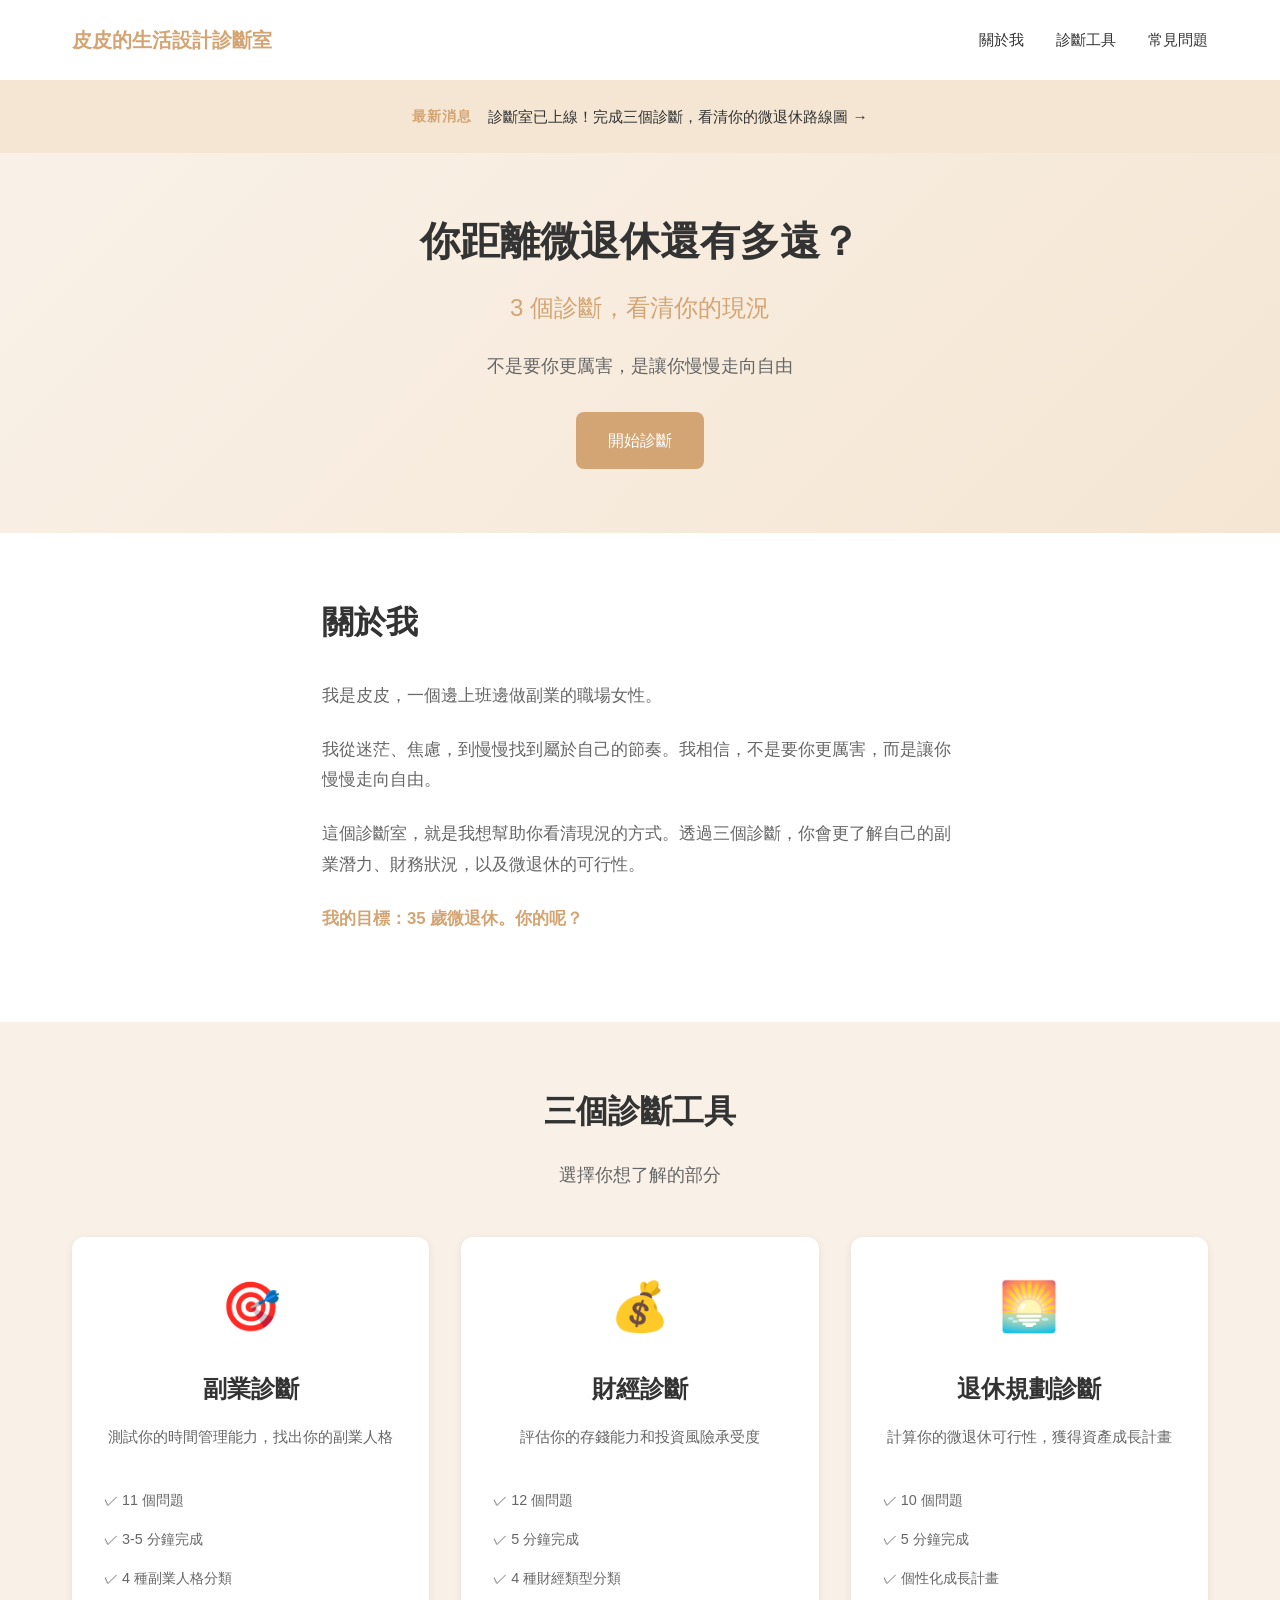
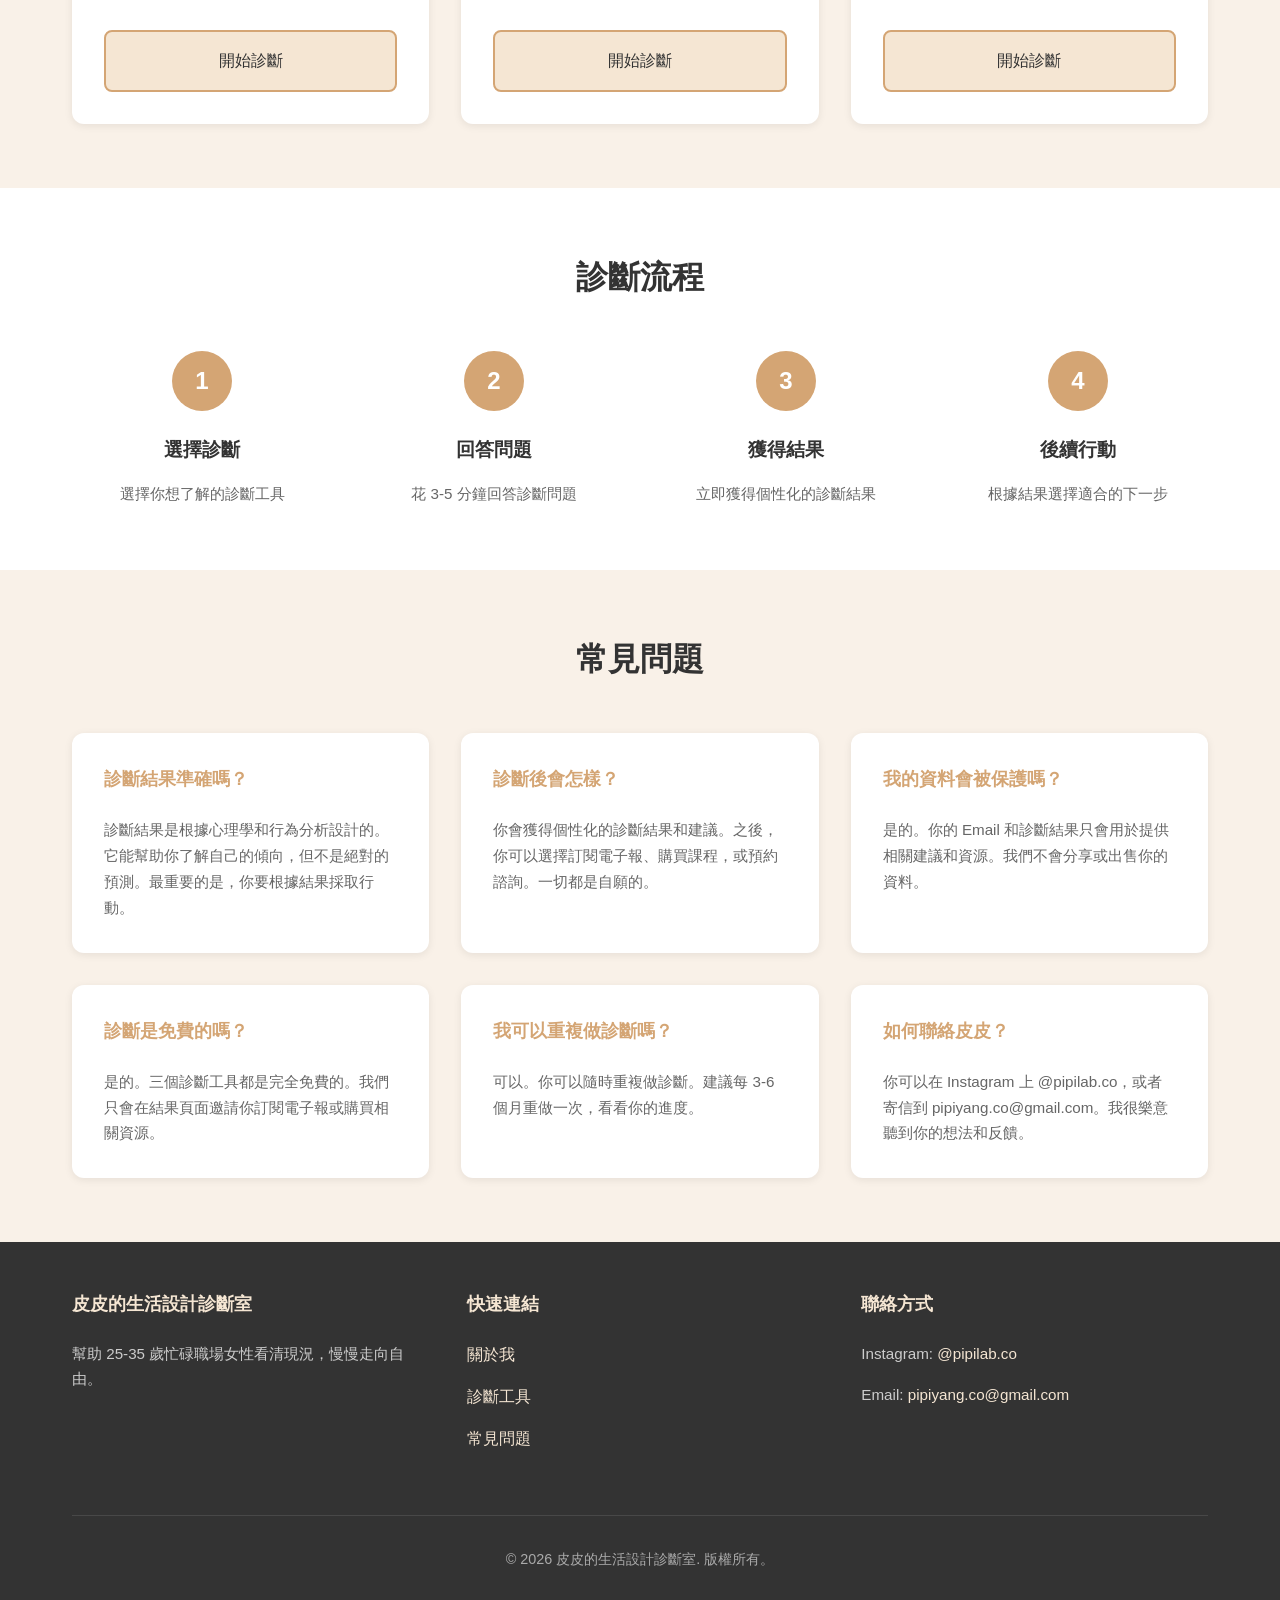
==== index.html @ 0880eff0 "Initial commit: Pipi's Life Design Diagnosis Website" ====
<!DOCTYPE html>
<html lang="zh-TW">
<head>
    <meta charset="UTF-8">
    <meta name="viewport" content="width=device-width, initial-scale=1.0">
    <title>皮皮的生活設計診斷室 - 你距離微退休還有多遠？</title>
    <link rel="stylesheet" href="styles.css">
</head>
<body>
    <!-- Navigation -->
    <nav class="navbar">
        <div class="container">
            <div class="nav-brand">皮皮的生活設計診斷室</div>
            <ul class="nav-links">
                <li><a href="#about">關於我</a></li>
                <li><a href="#diagnosis">診斷工具</a></li>
                <li><a href="#faq">常見問題</a></li>
            </ul>
        </div>
    </nav>

    <!-- Breaking News Banner -->
    <div class="news-banner">
        <div class="container">
            <span class="news-label">最新消息</span>
            <span class="news-content">診斷室已上線！完成三個診斷，看清你的微退休路線圖 →</span>
        </div>
    </div>

    <!-- Hero Section -->
    <section class="hero">
        <div class="container">
            <h1 class="hero-title">你距離微退休還有多遠？</h1>
            <p class="hero-subtitle">3 個診斷，看清你的現況</p>
            <p class="hero-description">不是要你更厲害，是讓你慢慢走向自由</p>
            <a href="#diagnosis" class="btn btn-primary">開始診斷</a>
        </div>
    </section>

    <!-- About Section -->
    <section id="about" class="about">
        <div class="container">
            <div class="about-content">
                <h2>關於我</h2>
                <p>我是皮皮，一個邊上班邊做副業的職場女性。</p>
                <p>我從迷茫、焦慮，到慢慢找到屬於自己的節奏。我相信，不是要你更厲害，而是讓你慢慢走向自由。</p>
                <p>這個診斷室，就是我想幫助你看清現況的方式。透過三個診斷，你會更了解自己的副業潛力、財務狀況，以及微退休的可行性。</p>
                <p><strong>我的目標：35 歲微退休。你的呢？</strong></p>
            </div>
        </div>
    </section>

    <!-- Diagnosis Tools Section -->
    <section id="diagnosis" class="diagnosis-section">
        <div class="container">
            <h2>三個診斷工具</h2>
            <p class="section-subtitle">選擇你想了解的部分</p>
            
            <div class="diagnosis-grid">
                <!-- Diagnosis Card 1: Side Business -->
                <div class="diagnosis-card">
                    <div class="card-icon">🎯</div>
                    <h3>副業診斷</h3>
                    <p>測試你的時間管理能力，找出你的副業人格</p>
                    <ul class="card-features">
                        <li>✓ 11 個問題</li>
                        <li>✓ 3-5 分鐘完成</li>
                        <li>✓ 4 種副業人格分類</li>
                    </ul>
                    <a href="side-business-diagnosis.html" class="btn btn-secondary">開始診斷</a>
                </div>

                <!-- Diagnosis Card 2: Financial -->
                <div class="diagnosis-card">
                    <div class="card-icon">💰</div>
                    <h3>財經診斷</h3>
                    <p>評估你的存錢能力和投資風險承受度</p>
                    <ul class="card-features">
                        <li>✓ 12 個問題</li>
                        <li>✓ 5 分鐘完成</li>
                        <li>✓ 4 種財經類型分類</li>
                    </ul>
                    <a href="financial-diagnosis.html" class="btn btn-secondary">開始診斷</a>
                </div>

                <!-- Diagnosis Card 3: Retirement -->
                <div class="diagnosis-card">
                    <div class="card-icon">🌅</div>
                    <h3>退休規劃診斷</h3>
                    <p>計算你的微退休可行性，獲得資產成長計畫</p>
                    <ul class="card-features">
                        <li>✓ 10 個問題</li>
                        <li>✓ 5 分鐘完成</li>
                        <li>✓ 個性化成長計畫</li>
                    </ul>
                    <a href="retirement-diagnosis.html" class="btn btn-secondary">開始診斷</a>
                </div>
            </div>
        </div>
    </section>

    <!-- How It Works Section -->
    <section class="how-it-works">
        <div class="container">
            <h2>診斷流程</h2>
            <div class="steps-grid">
                <div class="step">
                    <div class="step-number">1</div>
                    <h3>選擇診斷</h3>
                    <p>選擇你想了解的診斷工具</p>
                </div>
                <div class="step">
                    <div class="step-number">2</div>
                    <h3>回答問題</h3>
                    <p>花 3-5 分鐘回答診斷問題</p>
                </div>
                <div class="step">
                    <div class="step-number">3</div>
                    <h3>獲得結果</h3>
                    <p>立即獲得個性化的診斷結果</p>
                </div>
                <div class="step">
                    <div class="step-number">4</div>
                    <h3>後續行動</h3>
                    <p>根據結果選擇適合的下一步</p>
                </div>
            </div>
        </div>
    </section>

    <!-- FAQ Section -->
    <section id="faq" class="faq">
        <div class="container">
            <h2>常見問題</h2>
            <div class="faq-grid">
                <div class="faq-item">
                    <h3>診斷結果準確嗎？</h3>
                    <p>診斷結果是根據心理學和行為分析設計的。它能幫助你了解自己的傾向，但不是絕對的預測。最重要的是，你要根據結果採取行動。</p>
                </div>
                <div class="faq-item">
                    <h3>診斷後會怎樣？</h3>
                    <p>你會獲得個性化的診斷結果和建議。之後，你可以選擇訂閱電子報、購買課程，或預約諮詢。一切都是自願的。</p>
                </div>
                <div class="faq-item">
                    <h3>我的資料會被保護嗎？</h3>
                    <p>是的。你的 Email 和診斷結果只會用於提供相關建議和資源。我們不會分享或出售你的資料。</p>
                </div>
                <div class="faq-item">
                    <h3>診斷是免費的嗎？</h3>
                    <p>是的。三個診斷工具都是完全免費的。我們只會在結果頁面邀請你訂閱電子報或購買相關資源。</p>
                </div>
                <div class="faq-item">
                    <h3>我可以重複做診斷嗎？</h3>
                    <p>可以。你可以隨時重複做診斷。建議每 3-6 個月重做一次，看看你的進度。</p>
                </div>
                <div class="faq-item">
                    <h3>如何聯絡皮皮？</h3>
                    <p>你可以在 Instagram 上 @pipilab.co，或者寄信到 pipiyang.co@gmail.com。我很樂意聽到你的想法和反饋。</p>
                </div>
            </div>
        </div>
    </section>

    <!-- Footer -->
    <footer class="footer">
        <div class="container">
            <div class="footer-content">
                <div class="footer-section">
                    <h4>皮皮的生活設計診斷室</h4>
                    <p>幫助 25-35 歲忙碌職場女性看清現況，慢慢走向自由。</p>
                </div>
                <div class="footer-section">
                    <h4>快速連結</h4>
                    <ul>
                        <li><a href="#about">關於我</a></li>
                        <li><a href="#diagnosis">診斷工具</a></li>
                        <li><a href="#faq">常見問題</a></li>
                    </ul>
                </div>
                <div class="footer-section">
                    <h4>聯絡方式</h4>
                    <p>Instagram: <a href="https://instagram.com/pipilab.co" target="_blank">@pipilab.co</a></p>
                    <p>Email: <a href="mailto:pipiyang.co@gmail.com">pipiyang.co@gmail.com</a></p>
                </div>
            </div>
            <div class="footer-bottom">
                <p>&copy; 2026 皮皮的生活設計診斷室. 版權所有。</p>
            </div>
        </div>
    </footer>

    <script src="script.js"></script>
</body>
</html>
---- styles.css ----
/* ============================================
   GLOBAL STYLES
   ============================================ */

* {
    margin: 0;
    padding: 0;
    box-sizing: border-box;
}

:root {
    /* Apricot Color Scheme */
    --primary-apricot: #F5E6D3;
    --light-apricot: #F9F1E8;
    --dark-apricot: #D4A574;
    --neutral-gray: #6B6B6B;
    --white: #FFFFFF;
    --text-dark: #333333;
    --text-light: #666666;
    
    /* Spacing */
    --spacing-xs: 0.5rem;
    --spacing-sm: 1rem;
    --spacing-md: 1.5rem;
    --spacing-lg: 2rem;
    --spacing-xl: 3rem;
    --spacing-2xl: 4rem;
    
    /* Border Radius */
    --radius-sm: 4px;
    --radius-md: 8px;
    --radius-lg: 12px;
    
    /* Transitions */
    --transition: all 0.3s ease;
}

html {
    scroll-behavior: smooth;
}

body {
    font-family: -apple-system, BlinkMacSystemFont, 'Segoe UI', Roboto, Oxygen, Ubuntu, Cantarell, sans-serif;
    line-height: 1.6;
    color: var(--text-dark);
    background-color: var(--white);
}

/* ============================================
   CONTAINER & LAYOUT
   ============================================ */

.container {
    max-width: 1200px;
    margin: 0 auto;
    padding: 0 var(--spacing-lg);
}

/* ============================================
   NAVIGATION
   ============================================ */

.navbar {
    background-color: var(--white);
    border-bottom: 1px solid var(--primary-apricot);
    position: sticky;
    top: 0;
    z-index: 100;
    padding: var(--spacing-md) 0;
}

.navbar .container {
    display: flex;
    justify-content: space-between;
    align-items: center;
}

.nav-brand {
    font-size: 1.25rem;
    font-weight: 600;
    color: var(--dark-apricot);
}

.nav-links {
    display: flex;
    list-style: none;
    gap: var(--spacing-lg);
}

.nav-links a {
    text-decoration: none;
    color: var(--text-dark);
    font-size: 0.95rem;
    transition: var(--transition);
}

.nav-links a:hover {
    color: var(--dark-apricot);
}

/* ============================================
   NEWS BANNER
   ============================================ */

.news-banner {
    background-color: var(--primary-apricot);
    padding: var(--spacing-md) 0;
    text-align: center;
}

.news-banner .container {
    display: flex;
    justify-content: center;
    align-items: center;
    gap: var(--spacing-sm);
}

.news-label {
    font-weight: 600;
    color: var(--dark-apricot);
    font-size: 0.85rem;
    text-transform: uppercase;
    letter-spacing: 1px;
}

.news-content {
    color: var(--text-dark);
    font-size: 0.95rem;
}

/* ============================================
   HERO SECTION
   ============================================ */

.hero {
    background: linear-gradient(135deg, var(--light-apricot) 0%, var(--primary-apricot) 100%);
    padding: var(--spacing-2xl) var(--spacing-lg);
    text-align: center;
}

.hero .container {
    max-width: 800px;
}

.hero-title {
    font-size: 2.5rem;
    font-weight: 700;
    color: var(--text-dark);
    margin-bottom: var(--spacing-md);
    line-height: 1.2;
}

.hero-subtitle {
    font-size: 1.5rem;
    color: var(--dark-apricot);
    margin-bottom: var(--spacing-md);
    font-weight: 500;
}

.hero-description {
    font-size: 1.1rem;
    color: var(--text-light);
    margin-bottom: var(--spacing-lg);
}

/* ============================================
   BUTTONS
   ============================================ */

.btn {
    display: inline-block;
    padding: var(--spacing-sm) var(--spacing-lg);
    border-radius: var(--radius-md);
    text-decoration: none;
    font-weight: 500;
    transition: var(--transition);
    border: none;
    cursor: pointer;
    font-size: 1rem;
}

.btn-primary {
    background-color: var(--dark-apricot);
    color: var(--white);
}

.btn-primary:hover {
    background-color: #C89560;
    transform: translateY(-2px);
    box-shadow: 0 4px 12px rgba(212, 165, 116, 0.3);
}

.btn-secondary {
    background-color: var(--primary-apricot);
    color: var(--text-dark);
    border: 2px solid var(--dark-apricot);
}

.btn-secondary:hover {
    background-color: var(--dark-apricot);
    color: var(--white);
}

/* ============================================
   ABOUT SECTION
   ============================================ */

.about {
    padding: var(--spacing-2xl) var(--spacing-lg);
    background-color: var(--white);
}

.about .container {
    max-width: 700px;
}

.about h2 {
    font-size: 2rem;
    margin-bottom: var(--spacing-lg);
    color: var(--text-dark);
}

.about p {
    font-size: 1.05rem;
    color: var(--text-light);
    margin-bottom: var(--spacing-md);
    line-height: 1.8;
}

.about strong {
    color: var(--dark-apricot);
}

/* ============================================
   DIAGNOSIS SECTION
   ============================================ */

.diagnosis-section {
    padding: var(--spacing-2xl) var(--spacing-lg);
    background-color: var(--light-apricot);
}

.diagnosis-section h2 {
    font-size: 2rem;
    text-align: center;
    margin-bottom: var(--spacing-md);
    color: var(--text-dark);
}

.section-subtitle {
    text-align: center;
    color: var(--text-light);
    margin-bottom: var(--spacing-xl);
    font-size: 1.1rem;
}

.diagnosis-grid {
    display: grid;
    grid-template-columns: repeat(auto-fit, minmax(300px, 1fr));
    gap: var(--spacing-lg);
}

.diagnosis-card {
    background-color: var(--white);
    padding: var(--spacing-lg);
    border-radius: var(--radius-lg);
    box-shadow: 0 2px 8px rgba(0, 0, 0, 0.08);
    transition: var(--transition);
    text-align: center;
}

.diagnosis-card:hover {
    transform: translateY(-8px);
    box-shadow: 0 8px 20px rgba(212, 165, 116, 0.2);
}

.card-icon {
    font-size: 3rem;
    margin-bottom: var(--spacing-md);
}

.diagnosis-card h3 {
    font-size: 1.5rem;
    margin-bottom: var(--spacing-sm);
    color: var(--text-dark);
}

.diagnosis-card p {
    color: var(--text-light);
    margin-bottom: var(--spacing-lg);
    font-size: 0.95rem;
}

.card-features {
    list-style: none;
    margin-bottom: var(--spacing-lg);
    text-align: left;
}

.card-features li {
    padding: var(--spacing-xs) 0;
    color: var(--text-light);
    font-size: 0.9rem;
}

.diagnosis-card .btn {
    width: 100%;
    text-align: center;
}

/* ============================================
   HOW IT WORKS SECTION
   ============================================ */

.how-it-works {
    padding: var(--spacing-2xl) var(--spacing-lg);
    background-color: var(--white);
}

.how-it-works h2 {
    font-size: 2rem;
    text-align: center;
    margin-bottom: var(--spacing-xl);
    color: var(--text-dark);
}

.steps-grid {
    display: grid;
    grid-template-columns: repeat(auto-fit, minmax(200px, 1fr));
    gap: var(--spacing-lg);
}

.step {
    text-align: center;
}

.step-number {
    display: inline-flex;
    align-items: center;
    justify-content: center;
    width: 60px;
    height: 60px;
    background-color: var(--dark-apricot);
    color: var(--white);
    border-radius: 50%;
    font-size: 1.5rem;
    font-weight: 700;
    margin-bottom: var(--spacing-md);
}

.step h3 {
    font-size: 1.2rem;
    margin-bottom: var(--spacing-sm);
    color: var(--text-dark);
}

.step p {
    color: var(--text-light);
    font-size: 0.95rem;
}

/* ============================================
   FAQ SECTION
   ============================================ */

.faq {
    padding: var(--spacing-2xl) var(--spacing-lg);
    background-color: var(--light-apricot);
}

.faq h2 {
    font-size: 2rem;
    text-align: center;
    margin-bottom: var(--spacing-xl);
    color: var(--text-dark);
}

.faq-grid {
    display: grid;
    grid-template-columns: repeat(auto-fit, minmax(300px, 1fr));
    gap: var(--spacing-lg);
}

.faq-item {
    background-color: var(--white);
    padding: var(--spacing-lg);
    border-radius: var(--radius-lg);
    box-shadow: 0 2px 8px rgba(0, 0, 0, 0.08);
}

.faq-item h3 {
    font-size: 1.1rem;
    margin-bottom: var(--spacing-md);
    color: var(--dark-apricot);
}

.faq-item p {
    color: var(--text-light);
    font-size: 0.95rem;
    line-height: 1.7;
}

/* ============================================
   FOOTER
   ============================================ */

.footer {
    background-color: var(--text-dark);
    color: var(--white);
    padding: var(--spacing-xl) var(--spacing-lg) var(--spacing-lg);
}

.footer-content {
    display: grid;
    grid-template-columns: repeat(auto-fit, minmax(250px, 1fr));
    gap: var(--spacing-xl);
    margin-bottom: var(--spacing-xl);
}

.footer-section h4 {
    font-size: 1.1rem;
    margin-bottom: var(--spacing-md);
    color: var(--primary-apricot);
}

.footer-section p {
    color: #CCCCCC;
    font-size: 0.95rem;
    margin-bottom: var(--spacing-sm);
}

.footer-section ul {
    list-style: none;
}

.footer-section ul li {
    margin-bottom: var(--spacing-sm);
}

.footer-section a {
    color: var(--primary-apricot);
    text-decoration: none;
    transition: var(--transition);
}

.footer-section a:hover {
    color: var(--white);
}

.footer-bottom {
    border-top: 1px solid rgba(255, 255, 255, 0.1);
    padding-top: var(--spacing-lg);
    text-align: center;
    color: #AAAAAA;
    font-size: 0.9rem;
}

/* ============================================
   FORM STYLES
   ============================================ */

.form-container {
    max-width: 600px;
    margin: 0 auto;
    background-color: var(--white);
    padding: var(--spacing-xl);
    border-radius: var(--radius-lg);
    box-shadow: 0 2px 12px rgba(0, 0, 0, 0.1);
}

.form-header {
    text-align: center;
    margin-bottom: var(--spacing-xl);
}

.form-header h1 {
    font-size: 1.8rem;
    color: var(--text-dark);
    margin-bottom: var(--spacing-sm);
}

.form-header p {
    color: var(--text-light);
    font-size: 0.95rem;
}

.form-group {
    margin-bottom: var(--spacing-lg);
}

.form-group label {
    display: block;
    font-weight: 500;
    color: var(--text-dark);
    margin-bottom: var(--spacing-sm);
    font-size: 0.95rem;
}

.form-group input[type="text"],
.form-group input[type="email"],
.form-group input[type="number"],
.form-group select,
.form-group textarea {
    width: 100%;
    padding: var(--spacing-sm);
    border: 1px solid #DDD;
    border-radius: var(--radius-md);
    font-size: 0.95rem;
    font-family: inherit;
    transition: var(--transition);
}

.form-group input:focus,
.form-group select:focus,
.form-group textarea:focus {
    outline: none;
    border-color: var(--dark-apricot);
    box-shadow: 0 0 0 3px rgba(212, 165, 116, 0.1);
}

.form-group textarea {
    resize: vertical;
    min-height: 100px;
}

.form-options {
    display: grid;
    grid-template-columns: repeat(auto-fit, minmax(150px, 1fr));
    gap: var(--spacing-md);
    margin-top: var(--spacing-sm);
}

.form-option {
    display: flex;
    align-items: center;
}

.form-option input[type="radio"],
.form-option input[type="checkbox"] {
    margin-right: var(--spacing-sm);
    cursor: pointer;
}

.form-option label {
    margin: 0;
    cursor: pointer;
    font-weight: normal;
}

.progress-bar {
    width: 100%;
    height: 4px;
    background-color: #EEE;
    border-radius: 2px;
    margin-bottom: var(--spacing-lg);
    overflow: hidden;
}

.progress-fill {
    height: 100%;
    background-color: var(--dark-apricot);
    transition: width 0.3s ease;
}

.form-navigation {
    display: flex;
    justify-content: space-between;
    gap: var(--spacing-md);
    margin-top: var(--spacing-xl);
}

.form-navigation .btn {
    flex: 1;
}

/* ============================================
   RESULT PAGE STYLES
   ============================================ */

.result-container {
    max-width: 700px;
    margin: 0 auto;
    padding: var(--spacing-xl) var(--spacing-lg);
}

.result-header {
    text-align: center;
    margin-bottom: var(--spacing-xl);
}

.result-header h1 {
    font-size: 2rem;
    color: var(--text-dark);
    margin-bottom: var(--spacing-md);
}

.result-type {
    display: inline-block;
    background-color: var(--primary-apricot);
    color: var(--dark-apricot);
    padding: var(--spacing-sm) var(--spacing-md);
    border-radius: var(--radius-md);
    font-weight: 600;
    font-size: 1.1rem;
    margin-bottom: var(--spacing-lg);
}

.result-content {
    background-color: var(--light-apricot);
    padding: var(--spacing-lg);
    border-radius: var(--radius-lg);
    margin-bottom: var(--spacing-lg);
}

.result-section {
    margin-bottom: var(--spacing-lg);
}

.result-section h2 {
    font-size: 1.3rem;
    color: var(--dark-apricot);
    margin-bottom: var(--spacing-md);
    border-bottom: 2px solid var(--dark-apricot);
    padding-bottom: var(--spacing-sm);
}

.result-section p {
    color: var(--text-light);
    line-height: 1.8;
    margin-bottom: var(--spacing-md);
}

.result-list {
    list-style: none;
    padding: 0;
}

.result-list li {
    padding: var(--spacing-sm) 0;
    color: var(--text-light);
    border-bottom: 1px solid rgba(212, 165, 116, 0.2);
}

.result-list li:last-child {
    border-bottom: none;
}

.email-collection {
    background-color: var(--white);
    padding: var(--spacing-lg);
    border-radius: var(--radius-lg);
    margin-bottom: var(--spacing-lg);
    box-shadow: 0 2px 8px rgba(0, 0, 0, 0.08);
}

.email-collection h3 {
    font-size: 1.2rem;
    color: var(--text-dark);
    margin-bottom: var(--spacing-md);
}

.email-collection p {
    color: var(--text-light);
    margin-bottom: var(--spacing-md);
    font-size: 0.95rem;
}

.email-input-group {
    display: flex;
    gap: var(--spacing-sm);
    margin-bottom: var(--spacing-md);
}

.email-input-group input {
    flex: 1;
    padding: var(--spacing-sm);
    border: 1px solid #DDD;
    border-radius: var(--radius-md);
    font-size: 0.95rem;
}

.email-input-group .btn {
    white-space: nowrap;
}

.next-steps {
    background-color: var(--white);
    padding: var(--spacing-lg);
    border-radius: var(--radius-lg);
    box-shadow: 0 2px 8px rgba(0, 0, 0, 0.08);
}

.next-steps h3 {
    font-size: 1.2rem;
    color: var(--text-dark);
    margin-bottom: var(--spacing-md);
}

.action-buttons {
    display: grid;
    grid-template-columns: repeat(auto-fit, minmax(200px, 1fr));
    gap: var(--spacing-md);
}

.action-btn {
    padding: var(--spacing-md);
    text-align: center;
    border-radius: var(--radius-md);
    text-decoration: none;
    font-weight: 500;
    transition: var(--transition);
}

.action-btn-primary {
    background-color: var(--dark-apricot);
    color: var(--white);
}

.action-btn-primary:hover {
    background-color: #C89560;
}

.action-btn-secondary {
    background-color: var(--primary-apricot);
    color: var(--text-dark);
    border: 2px solid var(--dark-apricot);
}

.action-btn-secondary:hover {
    background-color: var(--dark-apricot);
    color: var(--white);
}

/* ============================================
   RESPONSIVE DESIGN
   ============================================ */

@media (max-width: 768px) {
    .hero-title {
        font-size: 1.8rem;
    }

    .hero-subtitle {
        font-size: 1.2rem;
    }

    .nav-links {
        gap: var(--spacing-md);
    }

    .diagnosis-grid,
    .faq-grid {
        grid-template-columns: 1fr;
    }

    .steps-grid {
        grid-template-columns: repeat(2, 1fr);
    }

    .form-options {
        grid-template-columns: 1fr;
    }

    .email-input-group {
        flex-direction: column;
    }

    .email-input-group .btn {
        width: 100%;
    }
}

@media (max-width: 480px) {
    .container {
        padding: 0 var(--spacing-md);
    }

    .hero {
        padding: var(--spacing-xl) var(--spacing-md);
    }

    .hero-title {
        font-size: 1.5rem;
    }

    .hero-subtitle {
        font-size: 1rem;
    }

    .nav-brand {
        font-size: 1rem;
    }

    .nav-links {
        gap: var(--spacing-sm);
        font-size: 0.85rem;
    }

    .steps-grid {
        grid-template-columns: 1fr;
    }

    .form-navigation {
        flex-direction: column;
    }

    .form-navigation .btn {
        width: 100%;
    }
}
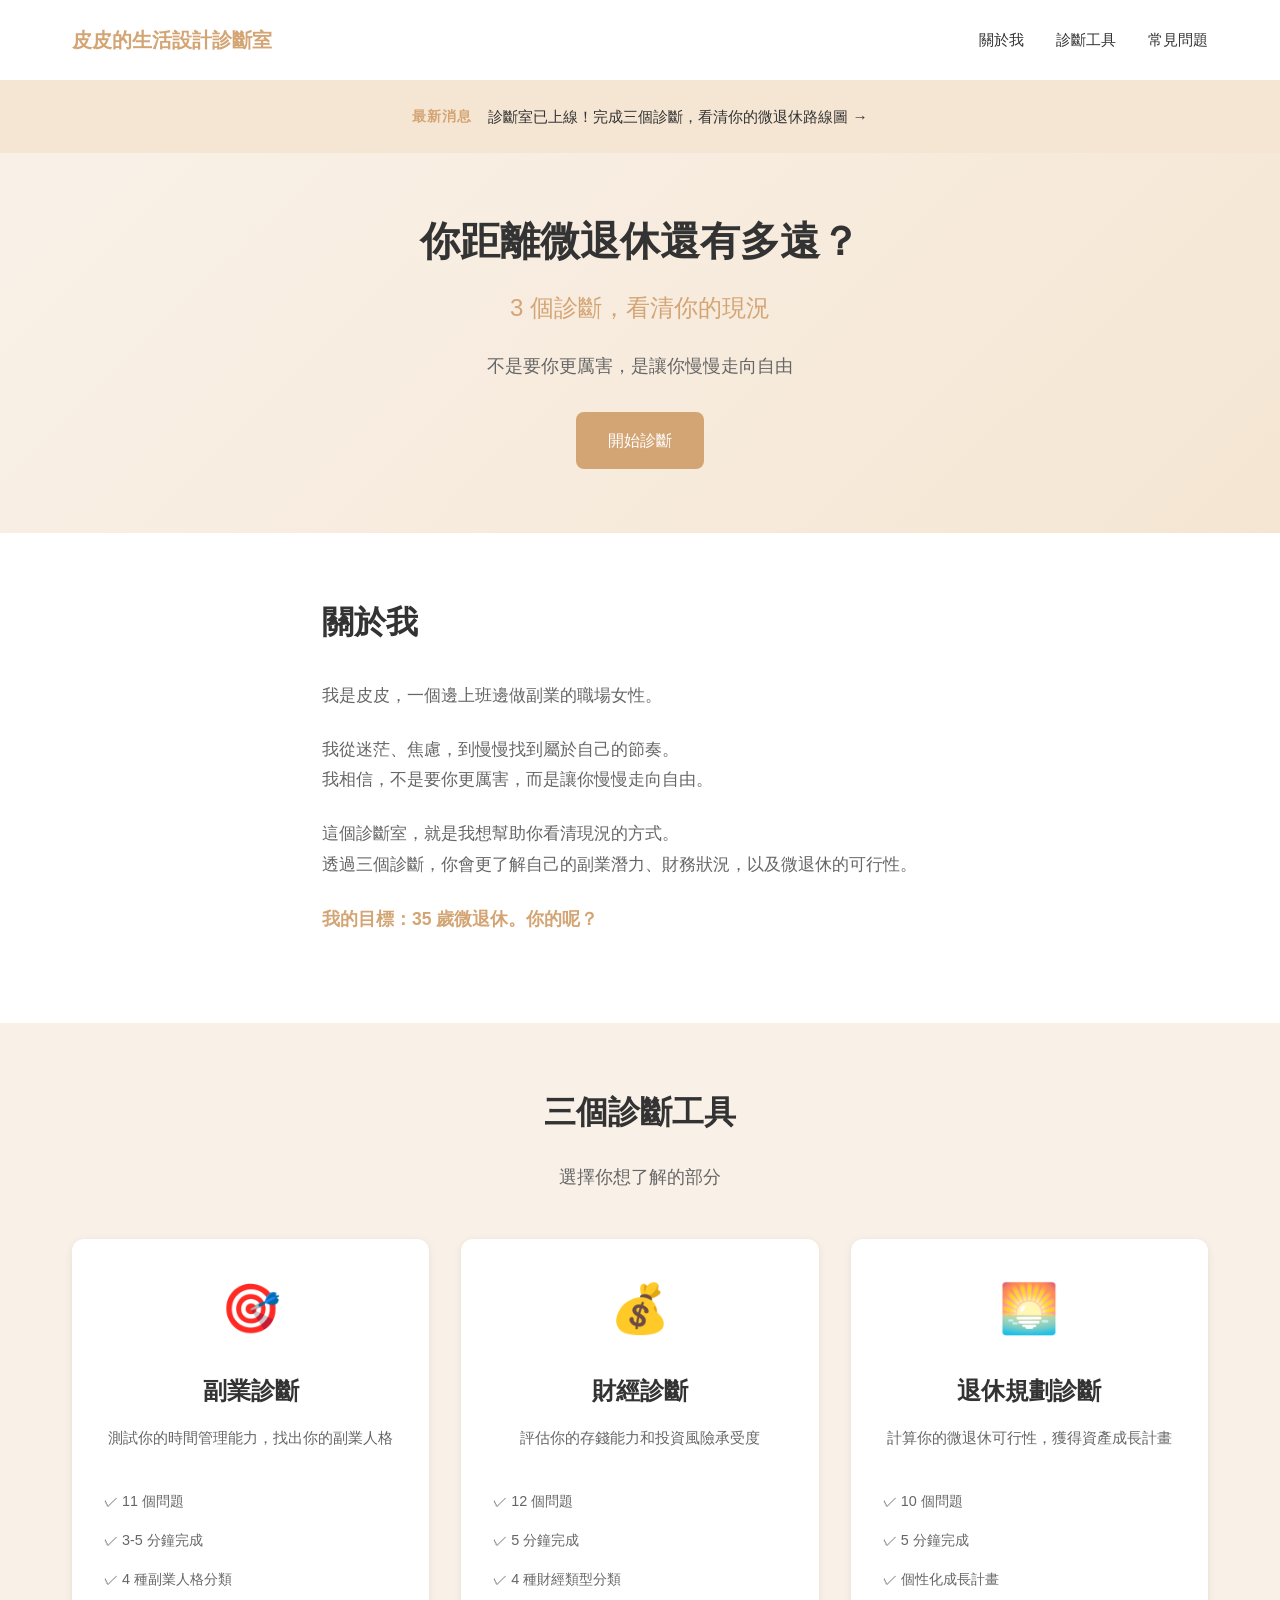
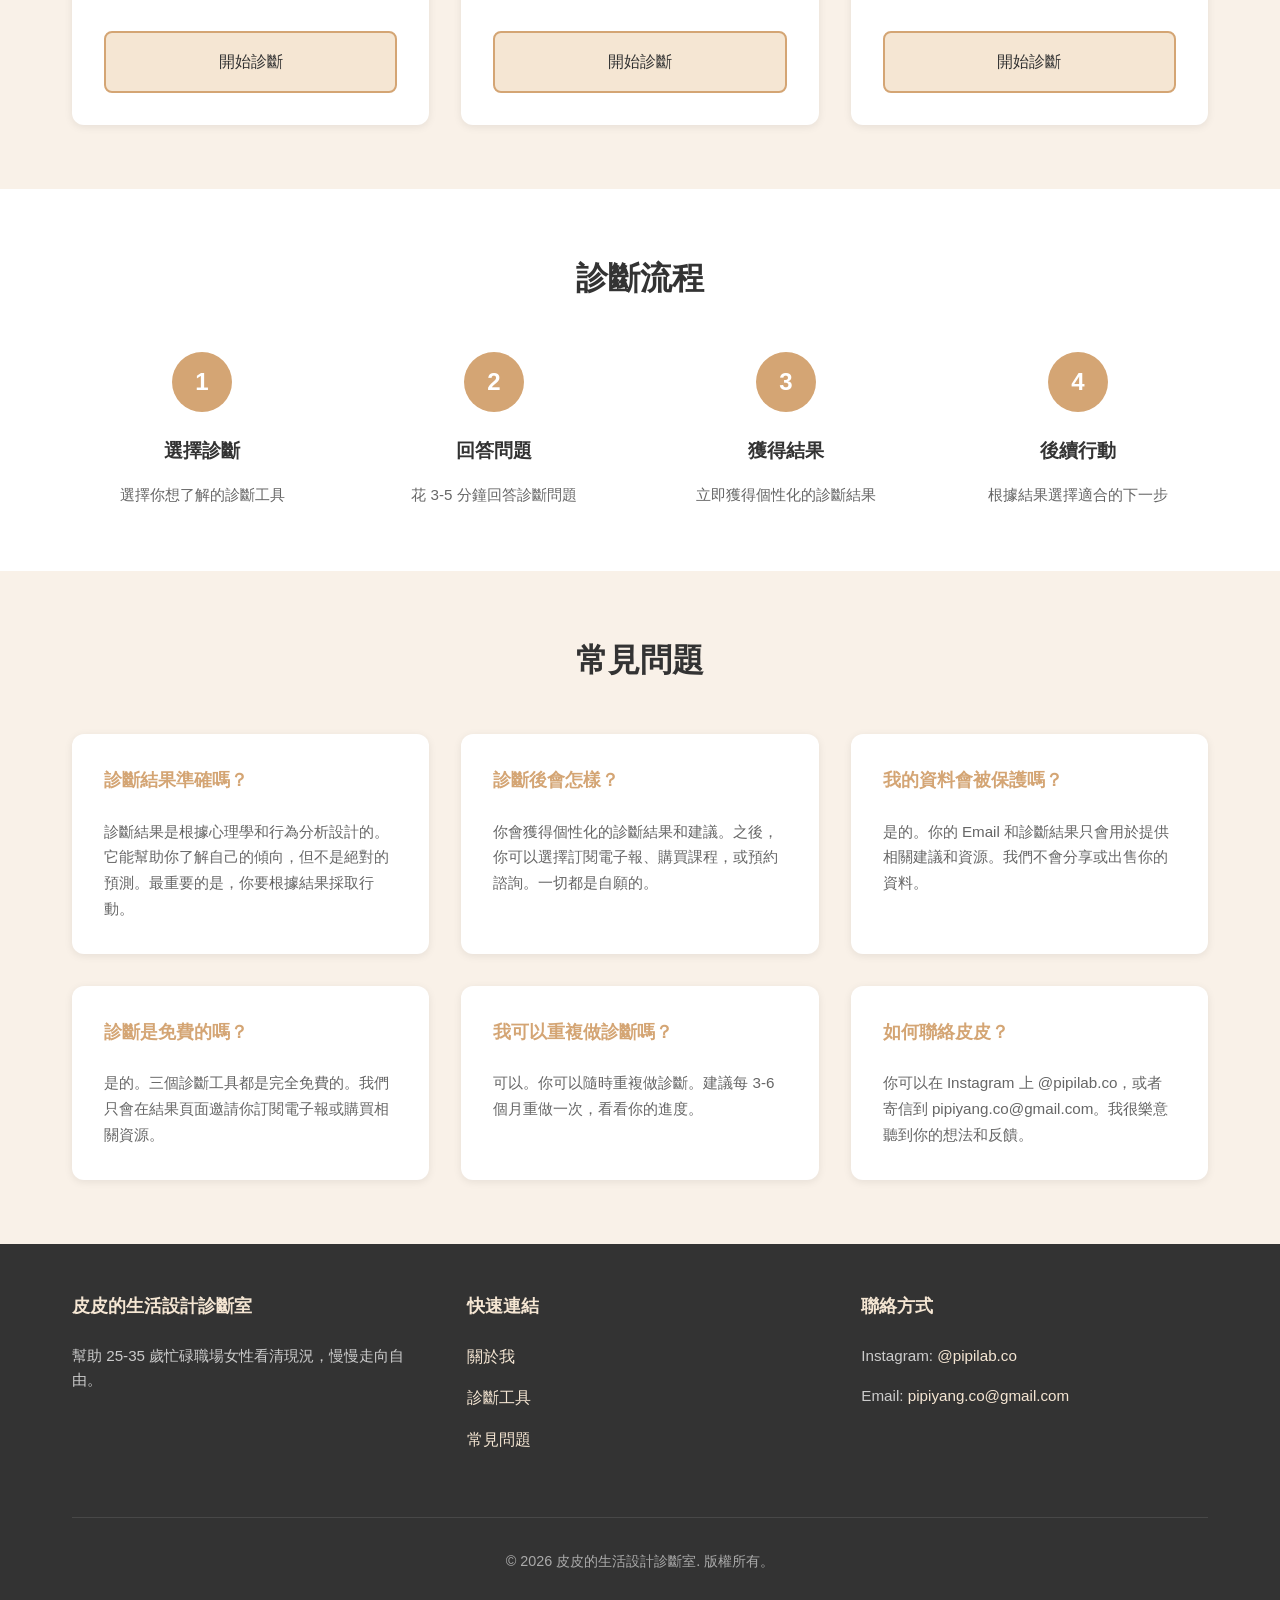
==== commit 8608c039: "Update About section with new paragraph structure" ====
--- a/index.html
+++ b/index.html
@@ -43,9 +43,9 @@
             <div class="about-content">
                 <h2>關於我</h2>
                 <p>我是皮皮，一個邊上班邊做副業的職場女性。</p>
-                <p>我從迷茫、焦慮，到慢慢找到屬於自己的節奏。我相信，不是要你更厲害，而是讓你慢慢走向自由。</p>
-                <p>這個診斷室，就是我想幫助你看清現況的方式。透過三個診斷，你會更了解自己的副業潛力、財務狀況，以及微退休的可行性。</p>
-                <p><strong>我的目標：35 歲微退休。你的呢？</strong></p>
+                <p>我從迷茫、焦慮，到慢慢找到屬於自己的節奏。<br>我相信，不是要你更厲害，而是讓你慢慢走向自由。</p>
+                <p>這個診斷室，就是我想幫助你看清現況的方式。<br>透過三個診斷，你會更了解自己的副業潛力、財務狀況，以及微退休的可行性。</p>
+                <p class="highlight">我的目標：35 歲微退休。你的呢？</p>
             </div>
         </div>
     </section>
--- a/styles.css
+++ b/styles.css
@@ -231,6 +231,12 @@
     color: var(--dark-apricot);
 }
 
+.about-content .highlight {
+    color: var(--dark-apricot);
+    font-weight: 600;
+    font-size: 1.1rem;
+}
+
 /* ============================================
    DIAGNOSIS SECTION
    ============================================ */
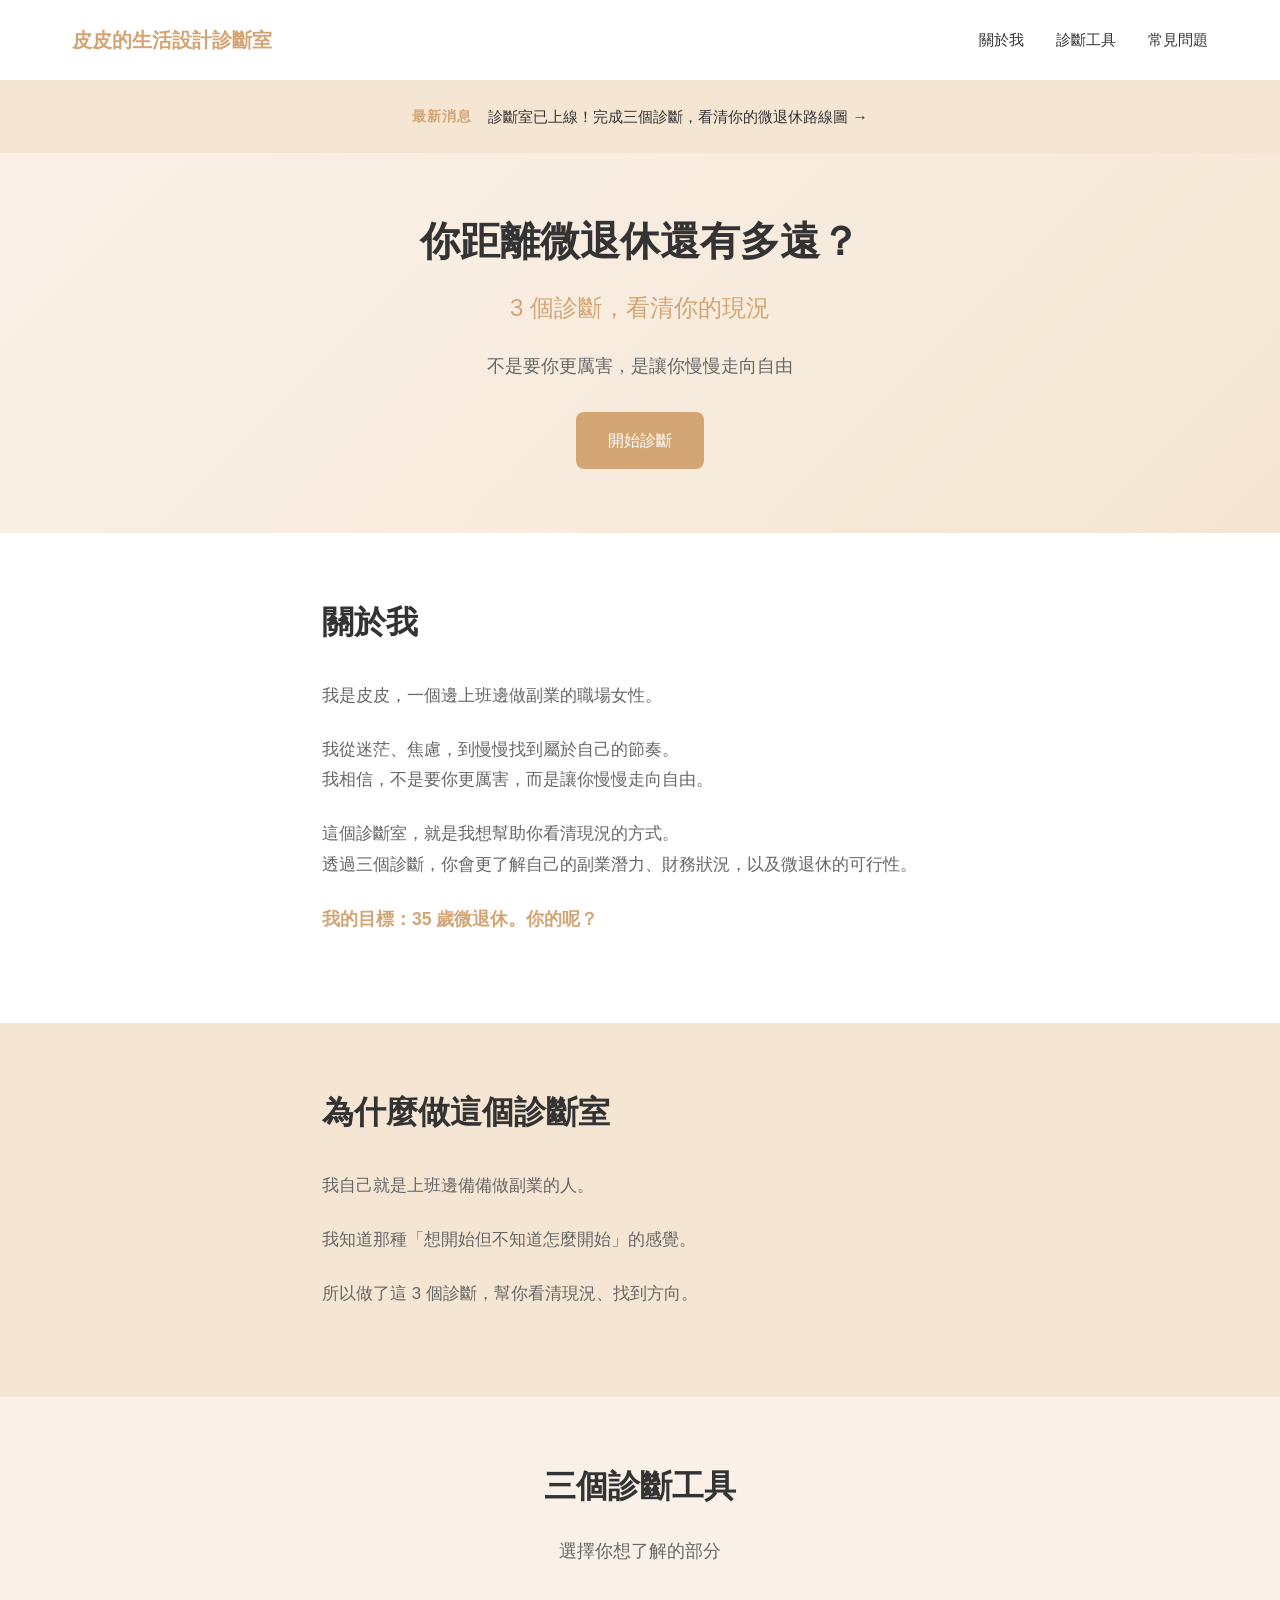
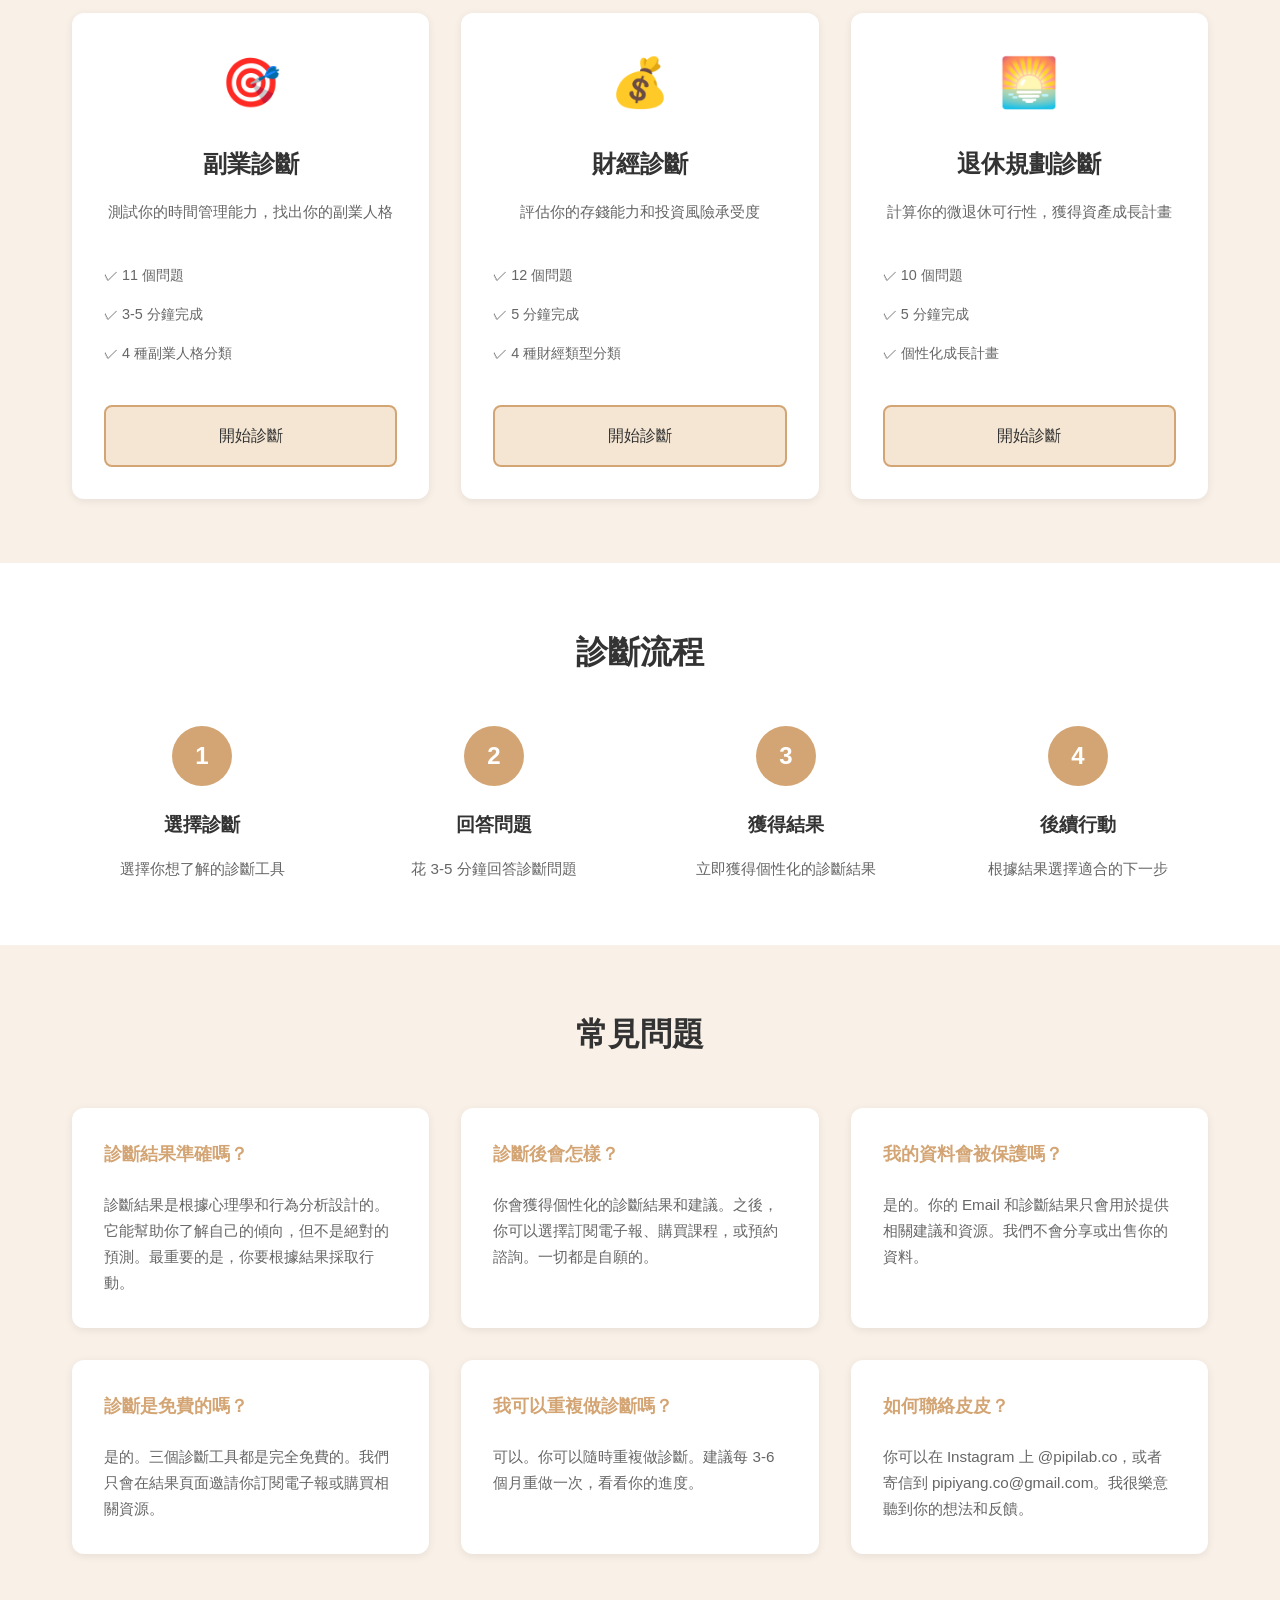
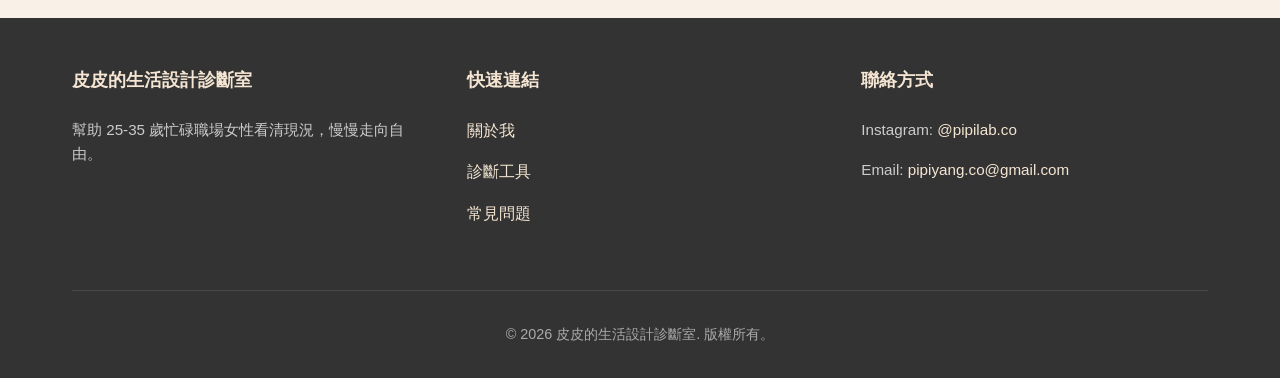
==== commit 04427947: "Add email registration screen and consultation booking buttons to all quizzes" ====
--- a/index.html
+++ b/index.html
@@ -46,6 +46,18 @@
                 <p>我從迷茫、焦慮，到慢慢找到屬於自己的節奏。<br>我相信，不是要你更厲害，而是讓你慢慢走向自由。</p>
                 <p>這個診斷室，就是我想幫助你看清現況的方式。<br>透過三個診斷，你會更了解自己的副業潛力、財務狀況，以及微退休的可行性。</p>
                 <p class="highlight">我的目標：35 歲微退休。你的呢？</p>
+            </div>
+        </div>
+    </section>
+
+    <!-- Why This Diagnosis Room Section -->
+    <section class="why-diagnosis">
+        <div class="container">
+            <div class="why-diagnosis-content">
+                <h2>為什麼做這個診斷室</h2>
+                <p>我自己就是上班邊備備做副業的人。</p>
+                <p>我知道那種「想開始但不知道怎麼開始」的感覺。</p>
+                <p>所以做了這 3 個診斷，幫你看清現況、找到方向。</p>
             </div>
         </div>
     </section>
@@ -67,7 +79,7 @@
                         <li>✓ 3-5 分鐘完成</li>
                         <li>✓ 4 種副業人格分類</li>
                     </ul>
-                    <a href="side-business-diagnosis.html" class="btn btn-secondary">開始診斷</a>
+                    <a href="side-business-quiz.html" class="btn btn-secondary">開始診斷</a>
                 </div>
 
                 <!-- Diagnosis Card 2: Financial -->
@@ -80,7 +92,7 @@
                         <li>✓ 5 分鐘完成</li>
                         <li>✓ 4 種財經類型分類</li>
                     </ul>
-                    <a href="financial-diagnosis.html" class="btn btn-secondary">開始診斷</a>
+                    <a href="financial-quiz.html" class="btn btn-secondary">開始診斷</a>
                 </div>
 
                 <!-- Diagnosis Card 3: Retirement -->
@@ -93,7 +105,7 @@
                         <li>✓ 5 分鐘完成</li>
                         <li>✓ 個性化成長計畫</li>
                     </ul>
-                    <a href="retirement-diagnosis.html" class="btn btn-secondary">開始診斷</a>
+                    <a href="retirement-quiz.html" class="btn btn-secondary">開始診斷</a>
                 </div>
             </div>
         </div>
--- a/styles.css
+++ b/styles.css
@@ -238,6 +238,32 @@
 }
 
 /* ============================================
+   WHY DIAGNOSIS SECTION
+   ============================================ */
+
+.why-diagnosis {
+    padding: var(--spacing-2xl) var(--spacing-lg);
+    background-color: var(--primary-apricot);
+}
+
+.why-diagnosis .container {
+    max-width: 700px;
+}
+
+.why-diagnosis h2 {
+    font-size: 2rem;
+    margin-bottom: var(--spacing-lg);
+    color: var(--text-dark);
+}
+
+.why-diagnosis p {
+    font-size: 1.05rem;
+    color: var(--text-light);
+    margin-bottom: var(--spacing-md);
+    line-height: 1.8;
+}
+
+/* ============================================
    DIAGNOSIS SECTION
    ============================================ */
 
@@ -530,15 +556,20 @@
 }
 
 .form-options {
-    display: grid;
-    grid-template-columns: repeat(auto-fit, minmax(150px, 1fr));
+    display: flex !important;
+    flex-wrap: nowrap !important;
     gap: var(--spacing-md);
     margin-top: var(--spacing-sm);
+    overflow-x: auto;
+    padding-bottom: 0.5rem;
 }
 
 .form-option {
-    display: flex;
-    align-items: center;
+    display: flex !important;
+    align-items: center !important;
+    white-space: nowrap !important;
+    min-width: fit-content !important;
+    flex-shrink: 0 !important;
 }
 
 .form-option input[type="radio"],
@@ -764,7 +795,7 @@
     }
 
     .form-options {
-        grid-template-columns: 1fr;
+        flex-wrap: wrap;
     }
 
     .email-input-group {
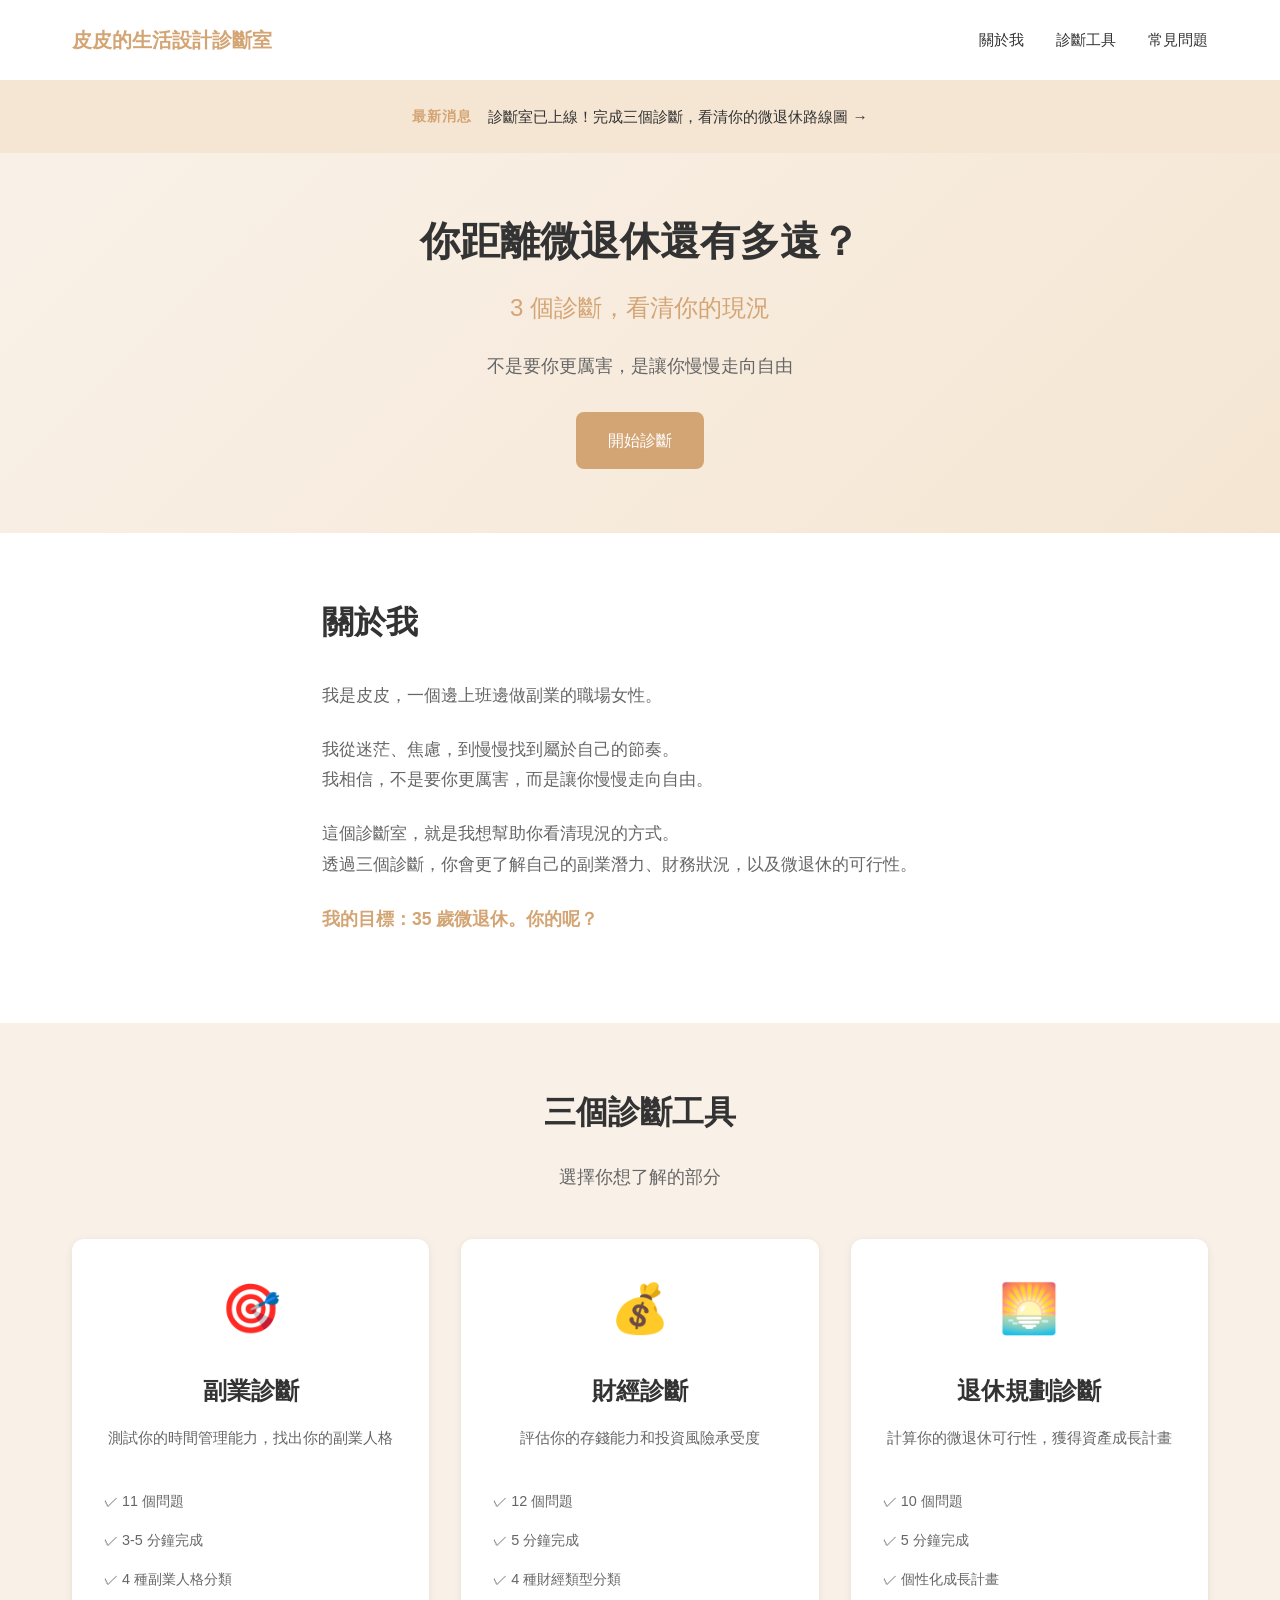
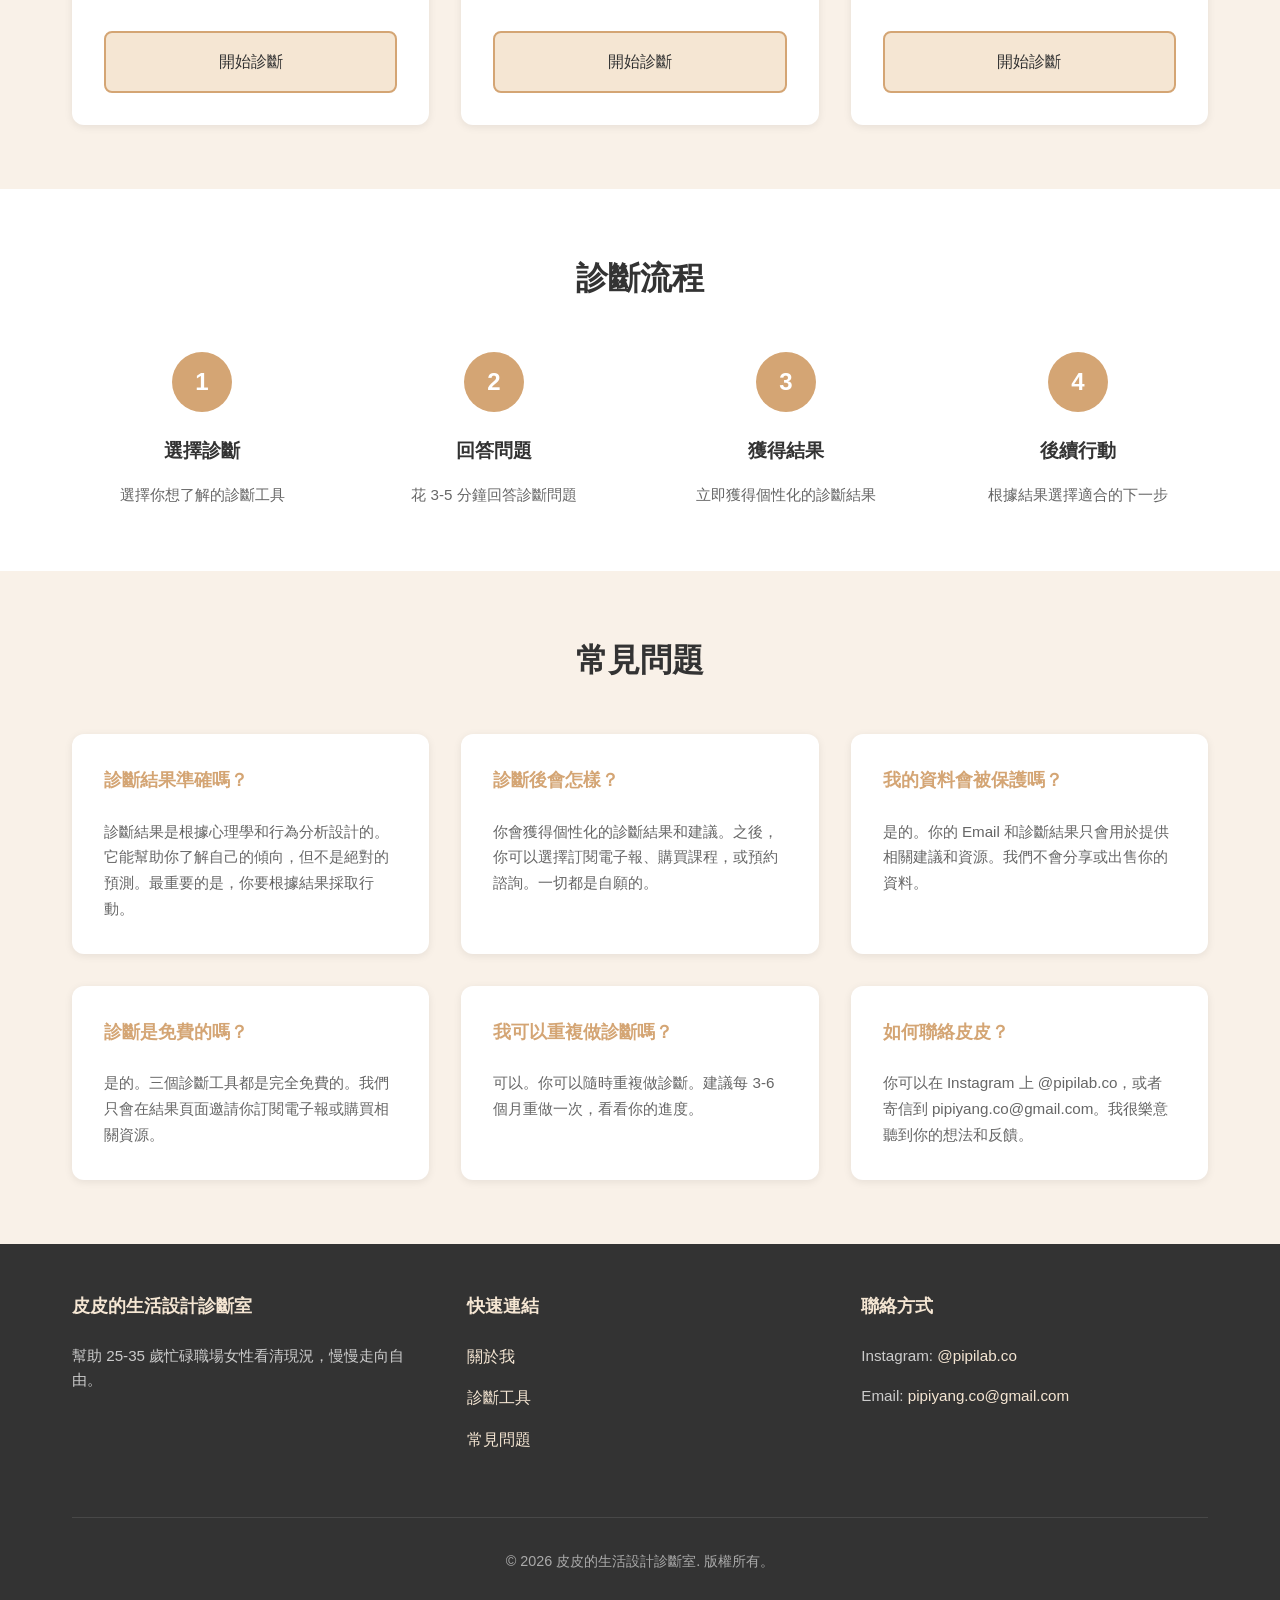
==== commit 79dc868c: "Remove why-diagnosis section from homepage and retry buttons from all quizzes" ====
--- a/index.html
+++ b/index.html
@@ -51,17 +51,6 @@
     </section>
 
     <!-- Why This Diagnosis Room Section -->
-    <section class="why-diagnosis">
-        <div class="container">
-            <div class="why-diagnosis-content">
-                <h2>為什麼做這個診斷室</h2>
-                <p>我自己就是上班邊備備做副業的人。</p>
-                <p>我知道那種「想開始但不知道怎麼開始」的感覺。</p>
-                <p>所以做了這 3 個診斷，幫你看清現況、找到方向。</p>
-            </div>
-        </div>
-    </section>
-
     <!-- Diagnosis Tools Section -->
     <section id="diagnosis" class="diagnosis-section">
         <div class="container">
--- a/styles.css
+++ b/styles.css
@@ -845,3 +845,23 @@
         width: 100%;
     }
 }
+
+/* Newsletter button styling */
+.newsletter-btn {
+    background-color: var(--accent-deep);
+    color: var(--bg-main);
+    font-weight: 500;
+    border: none;
+    box-shadow: 0 2px 8px rgba(107, 107, 107, 0.15);
+    transition: all 0.3s ease;
+}
+
+.newsletter-btn:hover {
+    background-color: #5a5a5a;
+    transform: translateY(-2px);
+    box-shadow: 0 4px 12px rgba(107, 107, 107, 0.25);
+}
+
+.newsletter-btn:active {
+    transform: translateY(0);
+}
